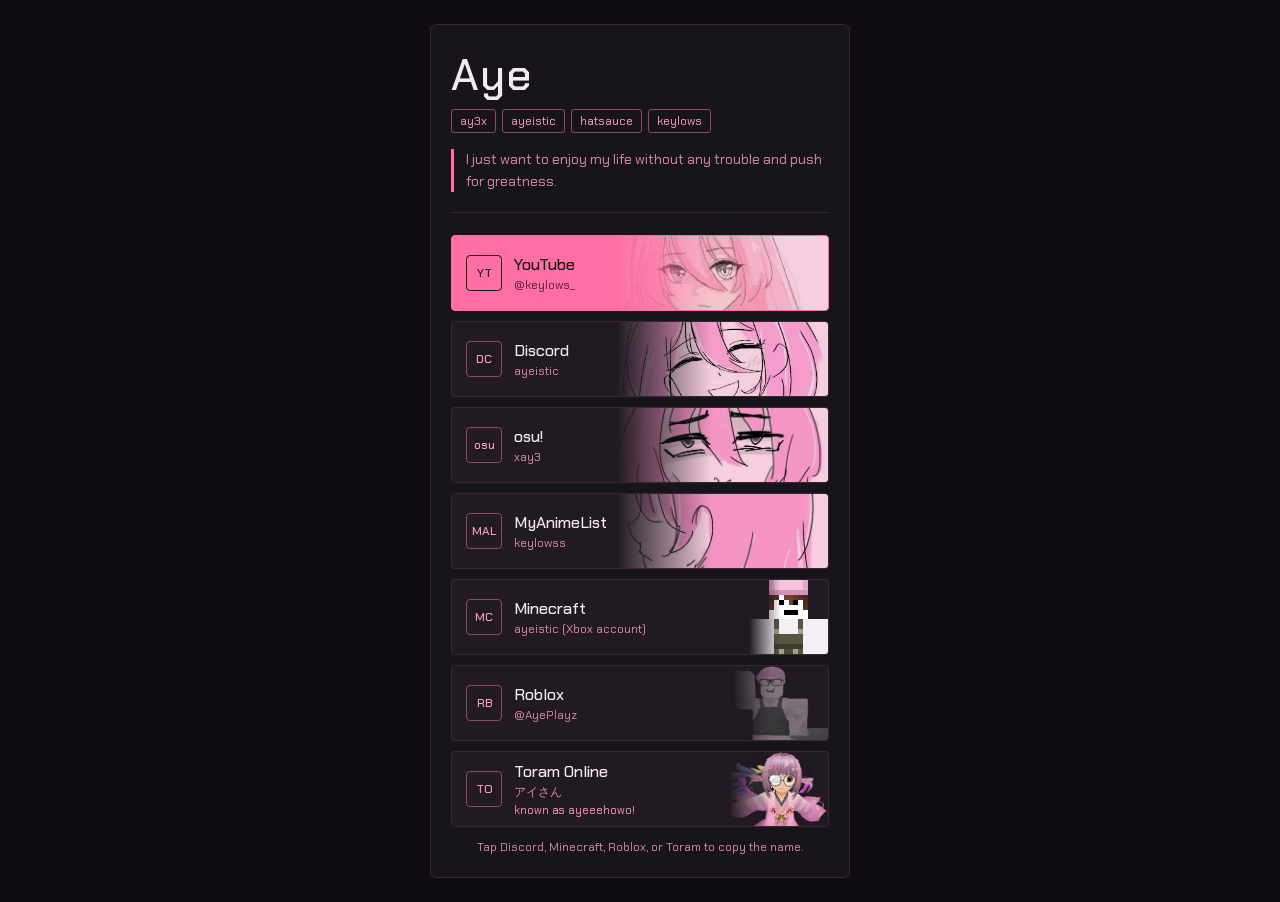
==== index.html @ 30c343f3 "Rename Aye - this is me card.html to index.html" ====
<!DOCTYPE html>
<html lang="en"><head><meta charset="utf-8">
<meta name="viewport" content="width=device-width, initial-scale=1, viewport-fit=cover">
<title>Aye - this is me</title>
<link rel="stylesheet" href="https://fonts.googleapis.com/css2?family=Chakra+Petch:wght@400;500&display=swap">
<style>
:root{color-scheme:dark;--bg:#0f0d12;--card:#17141b;--panel:#211a22;--line:#3a2733;--pink:#ff6fa5;--soft:#ff9cc0;--dusty:#d98aa8;--ink:#f3e9ee;--dash:#8a4a68}
*{box-sizing:border-box}
html,body{margin:0;background:var(--bg);color:var(--ink);font-family:"Chakra Petch","Noto Sans JP","Hiragino Sans","Yu Gothic",system-ui,sans-serif}
body{min-height:100vh;display:flex;justify-content:center;padding:24px 16px;padding-top:calc(24px + env(safe-area-inset-top,0px));padding-bottom:calc(24px + env(safe-area-inset-bottom,0px))}
.card{width:100%;max-width:420px;background:var(--card);border:1px solid var(--line);border-radius:6px;padding:28px 20px 22px}
.top{margin-bottom:22px;padding-bottom:20px;border-bottom:1px solid var(--line)}
h1{margin:0;font-size:44px;line-height:1;font-weight:500;letter-spacing:1px;color:var(--ink)}
.aka{display:flex;flex-wrap:wrap;gap:6px;margin:12px 0 16px;padding:0}
.aka span{font-size:12px;color:var(--soft);border:1px solid var(--dash);border-radius:3px;padding:3px 8px}
.bio{margin:0;font-size:14px;line-height:1.55;color:var(--dusty);border-left:3px solid var(--pink);padding-left:12px}
.list{display:flex;flex-direction:column;gap:10px}
.bar{position:relative;display:flex;align-items:center;gap:12px;height:76px;padding:0 14px;background:var(--panel);border:1px solid var(--line);border-radius:4px;color:var(--ink);text-decoration:none;overflow:hidden}
.bar:hover{border-color:var(--pink)}
.bar:focus-visible{outline:2px solid var(--soft);outline-offset:2px}
.mono{flex:none;width:36px;height:36px;border:1px solid var(--dash);border-radius:4px;display:flex;align-items:center;justify-content:center;font-size:12px;font-weight:500;color:var(--soft);z-index:2}
.txt{display:flex;flex-direction:column;gap:2px;z-index:2;min-width:0}
.txt b{font-size:16px;font-weight:500}
.txt i{font-style:normal;font-size:12px;color:var(--dusty)}
.art{position:absolute;right:0;bottom:0;height:100%;width:auto;max-width:58%;object-fit:cover;object-position:right bottom;-webkit-mask-image:linear-gradient(to right,transparent,#000 40%);mask-image:linear-gradient(to right,transparent,#000 40%)}
.art.px{image-rendering:pixelated}
.artw{position:absolute;right:0;top:0;bottom:0;width:56%;background:#f6cfe0;-webkit-mask-image:linear-gradient(to right,transparent,#000 45%);mask-image:linear-gradient(to right,transparent,#000 45%)}
.artw img{width:100%;height:100%;object-fit:cover;mix-blend-mode:multiply;display:block}
.txt i.note{font-size:11px;color:var(--soft)}
.hint{margin:12px 0 0;font-size:12px;color:var(--dusty);text-align:center}
.toast{position:fixed;left:50%;bottom:calc(24px + env(safe-area-inset-bottom,0px));transform:translate(-50%,20px);opacity:0;pointer-events:none;background:var(--pink);color:var(--card);font-size:14px;font-weight:500;padding:10px 16px;border-radius:4px;transition:opacity .2s,transform .2s;max-width:90vw}
.toast.on{opacity:1;transform:translate(-50%,0)}
@media(prefers-reduced-motion:reduce){.toast{transition:none}}
.bar.main{background:var(--pink);border-color:var(--pink);color:var(--card)}
.bar.main .mono{border-color:var(--card);color:var(--card)}
.bar.main .txt i{color:#5a2037}
</style></head><body>
<main class="card">
<header class="top"><h1>Aye</h1>
<p class="aka"><span>ay3x</span><span>ayeistic</span><span>hatsauce</span><span>keylows</span></p>
<p class="bio">I just want to enjoy my life without any trouble and push for greatness.</p></header>
<nav class="list" aria-label="Links"><a class="bar main" href="https://www.youtube.com/@keylows_" target="_blank" rel="noopener noreferrer"><span class="mono">YT</span><span class="txt"><b>YouTube</b><i>@keylows_</i></span><span class="artw"><img alt="" src="[data-uri]"></span></a><a class="bar" href="#" data-copy="ayeistic" title="Tap to copy"><span class="mono">DC</span><span class="txt"><b>Discord</b><i>ayeistic</i></span><span class="artw"><img alt="" src="[data-uri]"></span></a><a class="bar" href="https://osu.ppy.sh/users/16844767" target="_blank" rel="noopener noreferrer"><span class="mono">osu</span><span class="txt"><b>osu!</b><i>xay3</i></span><span class="artw"><img alt="" src="[data-uri]"></span></a><a class="bar" href="https://myanimelist.net/profile/keylowss" target="_blank" rel="noopener noreferrer"><span class="mono">MAL</span><span class="txt"><b>MyAnimeList</b><i>keylowss</i></span><span class="artw"><img alt="" src="[data-uri]"></span></a><a class="bar" href="#" data-copy="ayeistic" title="Tap to copy"><span class="mono">MC</span><span class="txt"><b>Minecraft</b><i>ayeistic (Xbox account)</i></span><img class="art px" alt="" src="[data-uri]"></a><a class="bar" href="#" data-copy="AyePlayz" title="Tap to copy"><span class="mono">RB</span><span class="txt"><b>Roblox</b><i>@AyePlayz</i></span><img class="art" alt="" src="[data-uri]"></a><a class="bar" href="#" data-copy="アイさん" title="Tap to copy"><span class="mono">TO</span><span class="txt"><b>Toram Online</b><i>アイさん</i><i class="note">known as ayeeehowo!</i></span><img class="art" alt="" src="[data-uri]"></a></nav><p class="hint">Tap Discord, Minecraft, Roblox, or Toram to copy the name.</p>
</main><div class="toast" id="toast" role="status" aria-live="polite"></div>
<script>
(function(){var t=document.getElementById("toast"),tm;
function show(m){t.textContent=m;t.classList.add("on");clearTimeout(tm);tm=setTimeout(function(){t.classList.remove("on")},1800)}
function fallback(v){var a=document.createElement("textarea");a.value=v;a.style.position="absolute";a.style.opacity="0";document.body.appendChild(a);a.select();var ok=false;try{ok=document.execCommand("copy")}catch(e){}document.body.removeChild(a);return ok}
document.querySelectorAll("[data-copy]").forEach(function(el){el.addEventListener("click",function(e){e.preventDefault();var v=el.getAttribute("data-copy");
var done=function(){show("Copied "+v)},fail=function(){show(fallback(v)?"Copied "+v:"Couldn\u2019t copy. Name: "+v)};
if(navigator.clipboard&&navigator.clipboard.writeText){navigator.clipboard.writeText(v).then(done,function(){fallback(v)?done():fail()})}else{fallback(v)?done():fail()}})})})();
</script></body></html>
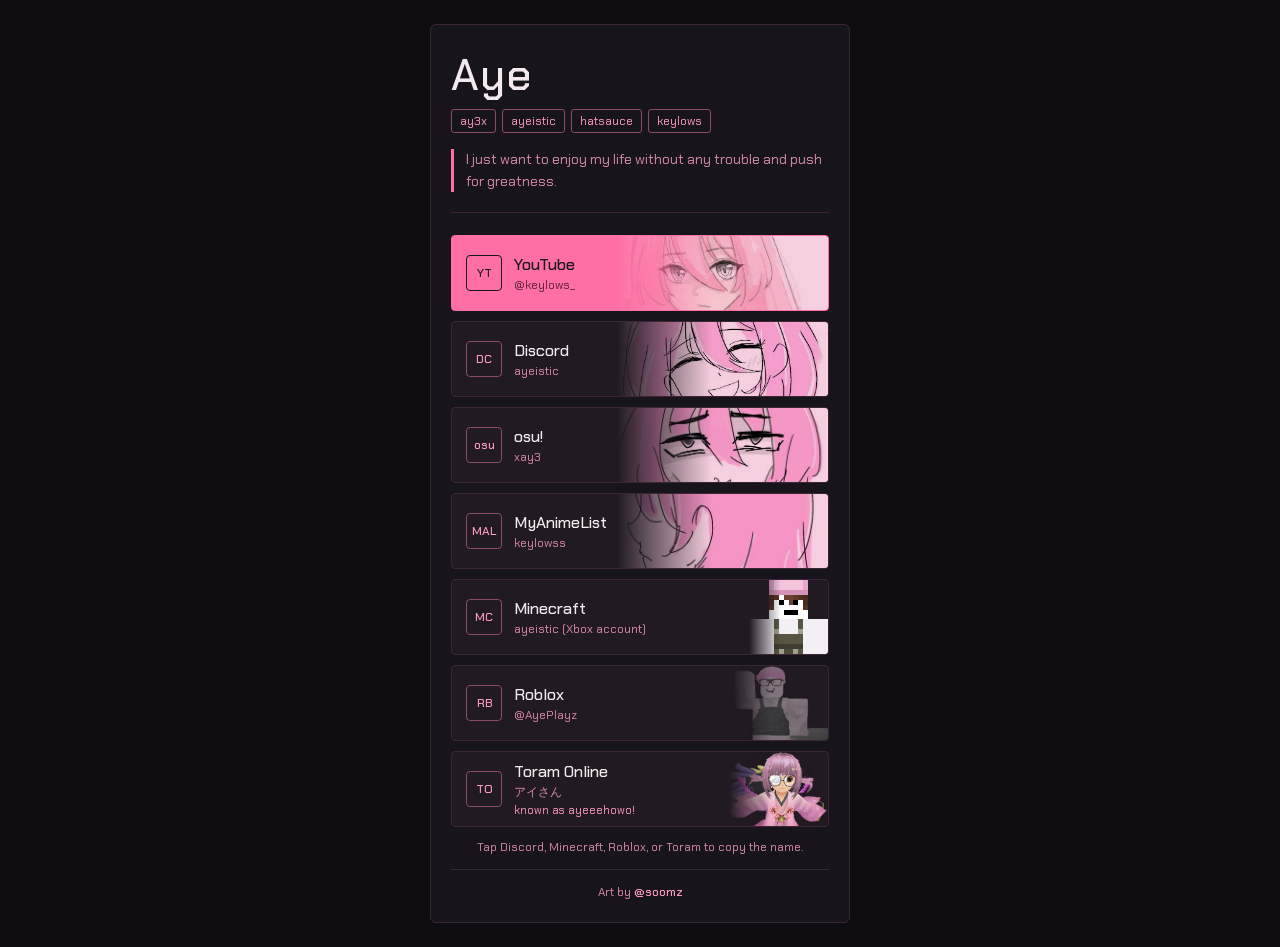
==== commit d8eff4f0: "text updates" ====
--- a/index.html
+++ b/index.html
@@ -28,6 +28,8 @@
 .artw img{width:100%;height:100%;object-fit:cover;mix-blend-mode:multiply;display:block}
 .txt i.note{font-size:11px;color:var(--soft)}
 .hint{margin:12px 0 0;font-size:12px;color:var(--dusty);text-align:center}
+.credit{margin:14px 0 0;padding-top:14px;border-top:1px solid var(--line);font-size:12px;color:var(--dusty);text-align:center}
+.credit b{font-weight:500;color:var(--soft)}
 .toast{position:fixed;left:50%;bottom:calc(24px + env(safe-area-inset-bottom,0px));transform:translate(-50%,20px);opacity:0;pointer-events:none;background:var(--pink);color:var(--card);font-size:14px;font-weight:500;padding:10px 16px;border-radius:4px;transition:opacity .2s,transform .2s;max-width:90vw}
 .toast.on{opacity:1;transform:translate(-50%,0)}
 @media(prefers-reduced-motion:reduce){.toast{transition:none}}
@@ -39,7 +41,7 @@
 <header class="top"><h1>Aye</h1>
 <p class="aka"><span>ay3x</span><span>ayeistic</span><span>hatsauce</span><span>keylows</span></p>
 <p class="bio">I just want to enjoy my life without any trouble and push for greatness.</p></header>
-<nav class="list" aria-label="Links"><a class="bar main" href="https://www.youtube.com/@keylows_" target="_blank" rel="noopener noreferrer"><span class="mono">YT</span><span class="txt"><b>YouTube</b><i>@keylows_</i></span><span class="artw"><img alt="" src="[data-uri]"></span></a><a class="bar" href="#" data-copy="ayeistic" title="Tap to copy"><span class="mono">DC</span><span class="txt"><b>Discord</b><i>ayeistic</i></span><span class="artw"><img alt="" src="[data-uri]"></span></a><a class="bar" href="https://osu.ppy.sh/users/16844767" target="_blank" rel="noopener noreferrer"><span class="mono">osu</span><span class="txt"><b>osu!</b><i>xay3</i></span><span class="artw"><img alt="" src="[data-uri]"></span></a><a class="bar" href="https://myanimelist.net/profile/keylowss" target="_blank" rel="noopener noreferrer"><span class="mono">MAL</span><span class="txt"><b>MyAnimeList</b><i>keylowss</i></span><span class="artw"><img alt="" src="[data-uri]"></span></a><a class="bar" href="#" data-copy="ayeistic" title="Tap to copy"><span class="mono">MC</span><span class="txt"><b>Minecraft</b><i>ayeistic (Xbox account)</i></span><img class="art px" alt="" src="[data-uri]"></a><a class="bar" href="#" data-copy="AyePlayz" title="Tap to copy"><span class="mono">RB</span><span class="txt"><b>Roblox</b><i>@AyePlayz</i></span><img class="art" alt="" src="[data-uri]"></a><a class="bar" href="#" data-copy="アイさん" title="Tap to copy"><span class="mono">TO</span><span class="txt"><b>Toram Online</b><i>アイさん</i><i class="note">known as ayeeehowo!</i></span><img class="art" alt="" src="[data-uri]"></a></nav><p class="hint">Tap Discord, Minecraft, Roblox, or Toram to copy the name.</p>
+<nav class="list" aria-label="Links"><a class="bar main" href="https://www.youtube.com/@keylows_" target="_blank" rel="noopener noreferrer"><span class="mono">YT</span><span class="txt"><b>YouTube</b><i>@keylows_</i></span><span class="artw"><img alt="" src="[data-uri]"></span></a><a class="bar" href="#" data-copy="ayeistic" title="Tap to copy"><span class="mono">DC</span><span class="txt"><b>Discord</b><i>ayeistic</i></span><span class="artw"><img alt="" src="[data-uri]"></span></a><a class="bar" href="https://osu.ppy.sh/users/16844767" target="_blank" rel="noopener noreferrer"><span class="mono">osu</span><span class="txt"><b>osu!</b><i>xay3</i></span><span class="artw"><img alt="" src="[data-uri]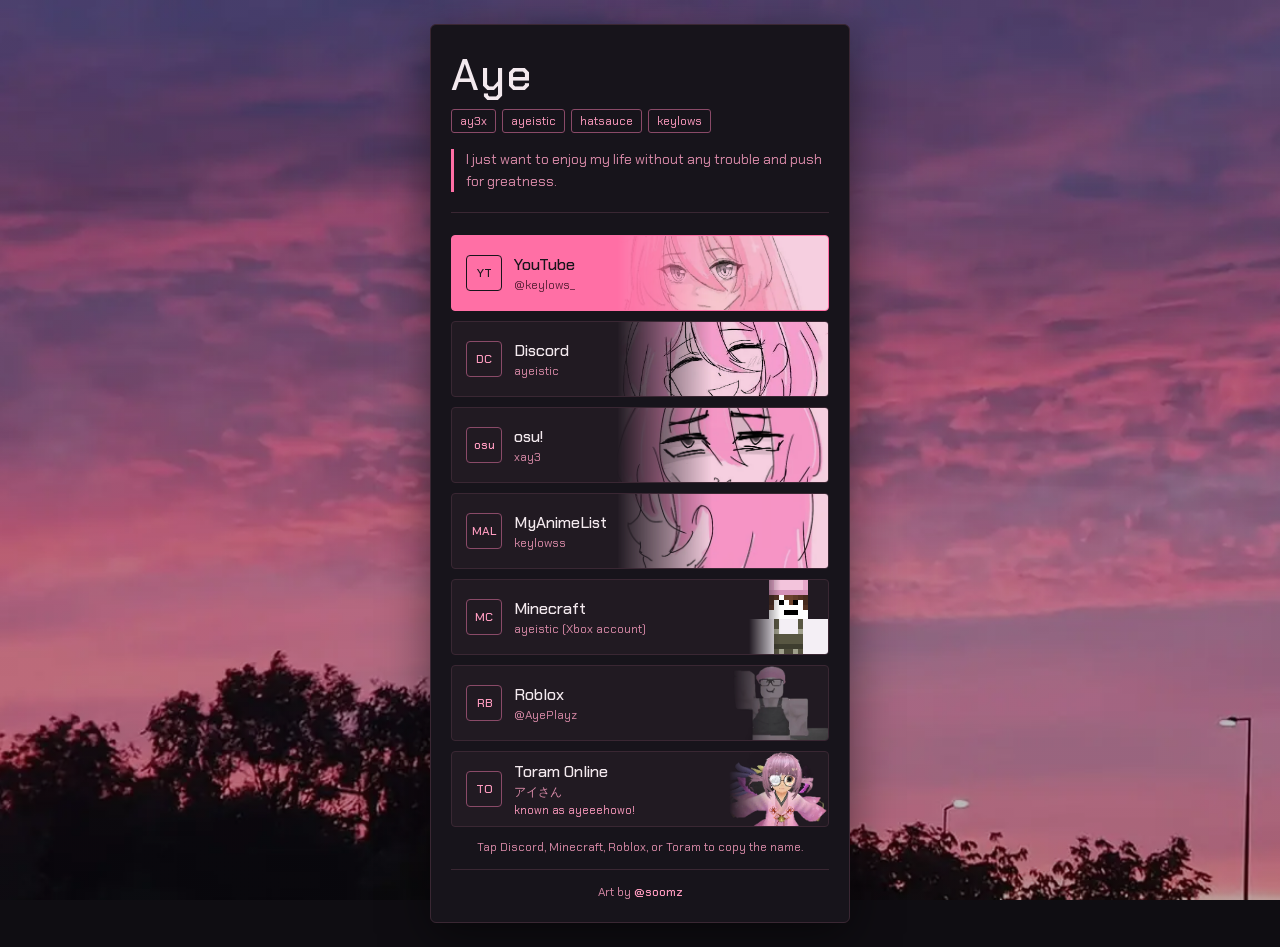
==== commit 5102d699: "adding some background and phone responsiveness" ====
--- a/index.html
+++ b/index.html
@@ -2,52 +2,78 @@
 <html lang="en"><head><meta charset="utf-8">
 <meta name="viewport" content="width=device-width, initial-scale=1, viewport-fit=cover">
 <title>Aye - this is me</title>
+<meta name="description" content="Aye (ay3x, ayeistic, hatsauce, keylows). Links to YouTube, Discord, osu!, MyAnimeList, Minecraft, Roblox, and Toram Online.">
+<meta name="theme-color" content="#17141b">
+<meta property="og:type" content="website">
+<meta property="og:title" content="Aye - this is me">
+<meta property="og:description" content="I just want to enjoy my life without any trouble and push for greatness.">
+<link rel="icon" href="data:image/svg+xml,%3Csvg xmlns='http://www.w3.org/2000/svg' viewBox='0 0 100 100'%3E%3Ctext y='.9em' font-size='90'%3E%F0%9F%8C%B8%3C/text%3E%3C/svg%3E">
+<link rel="preconnect" href="https://fonts.googleapis.com">
+<link rel="preconnect" href="https://fonts.gstatic.com" crossorigin>
 <link rel="stylesheet" href="https://fonts.googleapis.com/css2?family=Chakra+Petch:wght@400;500&display=swap">
 <style>
-:root{color-scheme:dark;--bg:#0f0d12;--card:#17141b;--panel:#211a22;--line:#3a2733;--pink:#ff6fa5;--soft:#ff9cc0;--dusty:#d98aa8;--ink:#f3e9ee;--dash:#8a4a68}
+:root{color-scheme:dark;--bg:#0f0d12;--card:#17141b;--panel:#211a22;--line:#3a2733;--pink:#ff6fa5;--soft:#ff9cc0;--dusty:#d98aa8;--ink:#f3e9ee;--dash:#8a4a68;--pad:24px}
 *{box-sizing:border-box}
-html,body{margin:0;background:var(--bg);color:var(--ink);font-family:"Chakra Petch","Noto Sans JP","Hiragino Sans","Yu Gothic",system-ui,sans-serif}
-body{min-height:100vh;display:flex;justify-content:center;padding:24px 16px;padding-top:calc(24px + env(safe-area-inset-top,0px));padding-bottom:calc(24px + env(safe-area-inset-bottom,0px))}
-.card{width:100%;max-width:420px;background:var(--card);border:1px solid var(--line);border-radius:6px;padding:28px 20px 22px}
+html{background:var(--bg);-webkit-text-size-adjust:100%;text-size-adjust:100%}
+html,body{margin:0;color:var(--ink);font-family:"Chakra Petch","Noto Sans JP","Hiragino Sans","Yu Gothic",system-ui,sans-serif}
+body{min-height:100vh;min-height:100dvh;display:flex;justify-content:center;align-items:center;padding:calc(var(--pad) + env(safe-area-inset-top,0px)) max(var(--pad),env(safe-area-inset-right,0px)) calc(var(--pad) + env(safe-area-inset-bottom,0px)) max(var(--pad),env(safe-area-inset-left,0px))}
+.card{width:100%;max-width:420px;background:var(--card);border:1px solid var(--line);border-radius:6px;padding:28px 20px 22px;box-shadow:0 12px 48px rgba(0,0,0,.5)}
 .top{margin-bottom:22px;padding-bottom:20px;border-bottom:1px solid var(--line)}
-h1{margin:0;font-size:44px;line-height:1;font-weight:500;letter-spacing:1px;color:var(--ink)}
+h1{margin:0;font-size:clamp(34px,11vw,44px);line-height:1;font-weight:500;letter-spacing:1px}
+.views{display:flex;align-items:center;gap:6px;margin:0 0 10px;font-size:12px;color:var(--dusty)}
+.views[hidden]{display:none}
+.sr{position:absolute;width:1px;height:1px;overflow:hidden;clip:rect(0 0 0 0);white-space:nowrap}
 .aka{display:flex;flex-wrap:wrap;gap:6px;margin:12px 0 16px;padding:0}
 .aka span{font-size:12px;color:var(--soft);border:1px solid var(--dash);border-radius:3px;padding:3px 8px}
 .bio{margin:0;font-size:14px;line-height:1.55;color:var(--dusty);border-left:3px solid var(--pink);padding-left:12px}
 .list{display:flex;flex-direction:column;gap:10px}
-.bar{position:relative;display:flex;align-items:center;gap:12px;height:76px;padding:0 14px;background:var(--panel);border:1px solid var(--line);border-radius:4px;color:var(--ink);text-decoration:none;overflow:hidden}
-.bar:hover{border-color:var(--pink)}
+.bar{position:relative;display:flex;align-items:center;gap:12px;height:76px;padding:0 14px;background:var(--panel);border:1px solid var(--line);border-radius:4px;color:var(--ink);text-decoration:none;overflow:hidden;-webkit-tap-highlight-color:transparent;touch-action:manipulation;transition:transform .3s cubic-bezier(.2,.8,.2,1),box-shadow .3s ease,border-color .25s ease}
+.bar:active{transform:scale(.98)}
 .bar:focus-visible{outline:2px solid var(--soft);outline-offset:2px}
+.bar.main{background:var(--pink);border-color:var(--pink);color:var(--card)}
+.bar.main .mono{border-color:var(--card);color:var(--card)}
+.bar.main .txt i{color:#5a2037}
 .mono{flex:none;width:36px;height:36px;border:1px solid var(--dash);border-radius:4px;display:flex;align-items:center;justify-content:center;font-size:12px;font-weight:500;color:var(--soft);z-index:2}
-.txt{display:flex;flex-direction:column;gap:2px;z-index:2;min-width:0}
+.txt{display:flex;flex-direction:column;gap:2px;min-width:0;z-index:2}
 .txt b{font-size:16px;font-weight:500}
 .txt i{font-style:normal;font-size:12px;color:var(--dusty)}
-.art{position:absolute;right:0;bottom:0;height:100%;width:auto;max-width:58%;object-fit:cover;object-position:right bottom;-webkit-mask-image:linear-gradient(to right,transparent,#000 40%);mask-image:linear-gradient(to right,transparent,#000 40%)}
+.txt i.note{font-size:11px;color:var(--soft)}
+.txt b,.txt i{white-space:nowrap;overflow:hidden;text-overflow:ellipsis}
+.art,.artw img{transition:transform .45s ease}
+.art{position:absolute;right:0;bottom:0;height:100%;width:auto;max-width:58%;object-fit:cover;object-position:right bottom;transform-origin:right bottom;-webkit-mask-image:linear-gradient(to right,transparent,#000 40%);mask-image:linear-gradient(to right,transparent,#000 40%)}
 .art.px{image-rendering:pixelated}
-.artw{position:absolute;right:0;top:0;bottom:0;width:56%;background:#f6cfe0;-webkit-mask-image:linear-gradient(to right,transparent,#000 45%);mask-image:linear-gradient(to right,transparent,#000 45%)}
-.artw img{width:100%;height:100%;object-fit:cover;mix-blend-mode:multiply;display:block}
-.txt i.note{font-size:11px;color:var(--soft)}
+.artw{position:absolute;right:0;top:0;bottom:0;width:56%;overflow:hidden;background:#f6cfe0;-webkit-mask-image:linear-gradient(to right,transparent,#000 45%);mask-image:linear-gradient(to right,transparent,#000 45%)}
+.artw img{display:block;width:100%;height:100%;object-fit:cover;mix-blend-mode:multiply}
+@media (hover:hover){.bar:hover{border-color:var(--pink);transform:scale(1.06);box-shadow:0 12px 32px rgba(255,111,165,.35);z-index:1}.bar:hover .art,.bar:hover .artw img{transform:scale(1.25)}}
 .hint{margin:12px 0 0;font-size:12px;color:var(--dusty);text-align:center}
 .credit{margin:14px 0 0;padding-top:14px;border-top:1px solid var(--line);font-size:12px;color:var(--dusty);text-align:center}
 .credit b{font-weight:500;color:var(--soft)}
-.toast{position:fixed;left:50%;bottom:calc(24px + env(safe-area-inset-bottom,0px));transform:translate(-50%,20px);opacity:0;pointer-events:none;background:var(--pink);color:var(--card);font-size:14px;font-weight:500;padding:10px 16px;border-radius:4px;transition:opacity .2s,transform .2s;max-width:90vw}
+.toast{position:fixed;left:50%;bottom:calc(24px + env(safe-area-inset-bottom,0px));transform:translate(-50%,20px);opacity:0;pointer-events:none;max-width:90vw;background:var(--pink);color:var(--card);font-size:14px;font-weight:500;padding:10px 16px;border-radius:4px;transition:opacity .2s,transform .2s}
 .toast.on{opacity:1;transform:translate(-50%,0)}
-@media(prefers-reduced-motion:reduce){.toast{transition:none}}
-.bar.main{background:var(--pink);border-color:var(--pink);color:var(--card)}
-.bar.main .mono{border-color:var(--card);color:var(--card)}
-.bar.main .txt i{color:#5a2037}
+@media (max-width:480px){:root{--pad:10px}.card{padding:22px 14px 18px}.list{gap:9px}.hint{font-size:11px}}
+@media (max-width:380px){.bar{gap:10px;padding:0 10px;height:72px}.mono{width:32px;height:32px;font-size:11px}.txt b{font-size:15px}.txt i{font-size:11px}.txt i.note{font-size:10px}.artw{width:46%}.art{max-width:46%}}
+@media (prefers-reduced-motion:reduce){.bar,.art,.artw img,.toast{transition:none}.bar:hover,.bar:active,.bar:hover .art,.bar:hover .artw img{transform:none}}
 </style></head><body>
 <main class="card">
-<header class="top"><h1>Aye</h1>
+<header class="top"><p class="views" id="views" title="Views" hidden><svg width="16" height="16" viewBox="0 0 24 24" fill="none" stroke="currentColor" stroke-width="2" stroke-linecap="round" stroke-linejoin="round" aria-hidden="true"><path d="M2 12s3.5-7 10-7 10 7 10 7-3.5 7-10 7S2 12 2 12z"/><circle cx="12" cy="12" r="3"/></svg><span id="vcount">0</span><span class="sr">views</span></p><h1>Aye</h1>
 <p class="aka"><span>ay3x</span><span>ayeistic</span><span>hatsauce</span><span>keylows</span></p>
 <p class="bio">I just want to enjoy my life without any trouble and push for greatness.</p></header>
-<nav class="list" aria-label="Links"><a class="bar main" href="https://www.youtube.com/@keylows_" target="_blank" rel="noopener noreferrer"><span class="mono">YT</span><span class="txt"><b>YouTube</b><i>@keylows_</i></span><span class="artw"><img alt="" src="[data-uri]"></span></a><a class="bar" href="#" data-copy="ayeistic" title="Tap to copy"><span class="mono">DC</span><span class="txt"><b>Discord</b><i>ayeistic</i></span><span class="artw"><img alt="" src="[data-uri]"></span></a><a class="bar" href="https://osu.ppy.sh/users/16844767" target="_blank" rel="noopener noreferrer"><span class="mono">osu</span><span class="txt"><b>osu!</b><i>xay3</i></span><span class="artw"><img alt="" src="[data-uri]"></span></a><a class="bar" href="https://myanimelist.net/profile/keylowss" target="_blank" rel="noopener noreferrer"><span class="mono">MAL</span><span class="txt"><b>MyAnimeList</b><i>keylowss</i></span><span class="artw"><img alt="" src="[data-uri]"></span></a><a class="bar" href="#" data-copy="ayeistic" title="Tap to copy"><span class="mono">MC</span><span class="txt"><b>Minecraft</b><i>ayeistic (Xbox account)</i></span><img class="art px" alt="" src="[data-uri]"></a><a class="bar" href="#" data-copy="AyePlayz" title="Tap to copy"><span class="mono">RB</span><span class="txt"><b>Roblox</b><i>@AyePlayz</i></span><img class="art" alt="" src="[data-uri]"></a><a class="bar" href="#" data-copy="アイさん" title="Tap to copy"><span class="mono">TO</span><span class="txt"><b>Toram Online</b><i>アイさん</i><i class="note">known as ayeeehowo!</i></span><img class="art" alt="" src="[data-uri]"></a></nav><p class="hint">Tap Discord, Minecraft, Roblox, or Toram to copy the name.</p><p class="credit">Art by <b>@soomz</b></p>
-</main><div class="toast" id="toast" role="status" aria-live="polite"></div>
+<nav class="list" aria-label="Links"><a class="bar main" href="https://www.youtube.com/@keylows_" target="_blank" rel="noopener noreferrer"><span class="mono">YT</span><span class="txt"><b>YouTube</b><i>@keylows_</i></span><span class="artw"><img alt="" decoding="async" src="[data-uri]"></span></a><a class="bar" href="#" role="button" data-copy="ayeistic"><span class="mono">DC</span><span class="txt"><b>Discord</b><i>ayeistic</i></span><span class="artw"><img alt="" decoding="async" src="[data-uri]"></span></a><a class="bar" href="https://osu.ppy.sh/users/16844767" target="_blank" rel="noopener noreferrer"><span class="mono">osu</span><span class="txt"><b>osu!</b><i>xay3</i></span><span class="artw"><img alt="" decoding="async" src="[data-uri]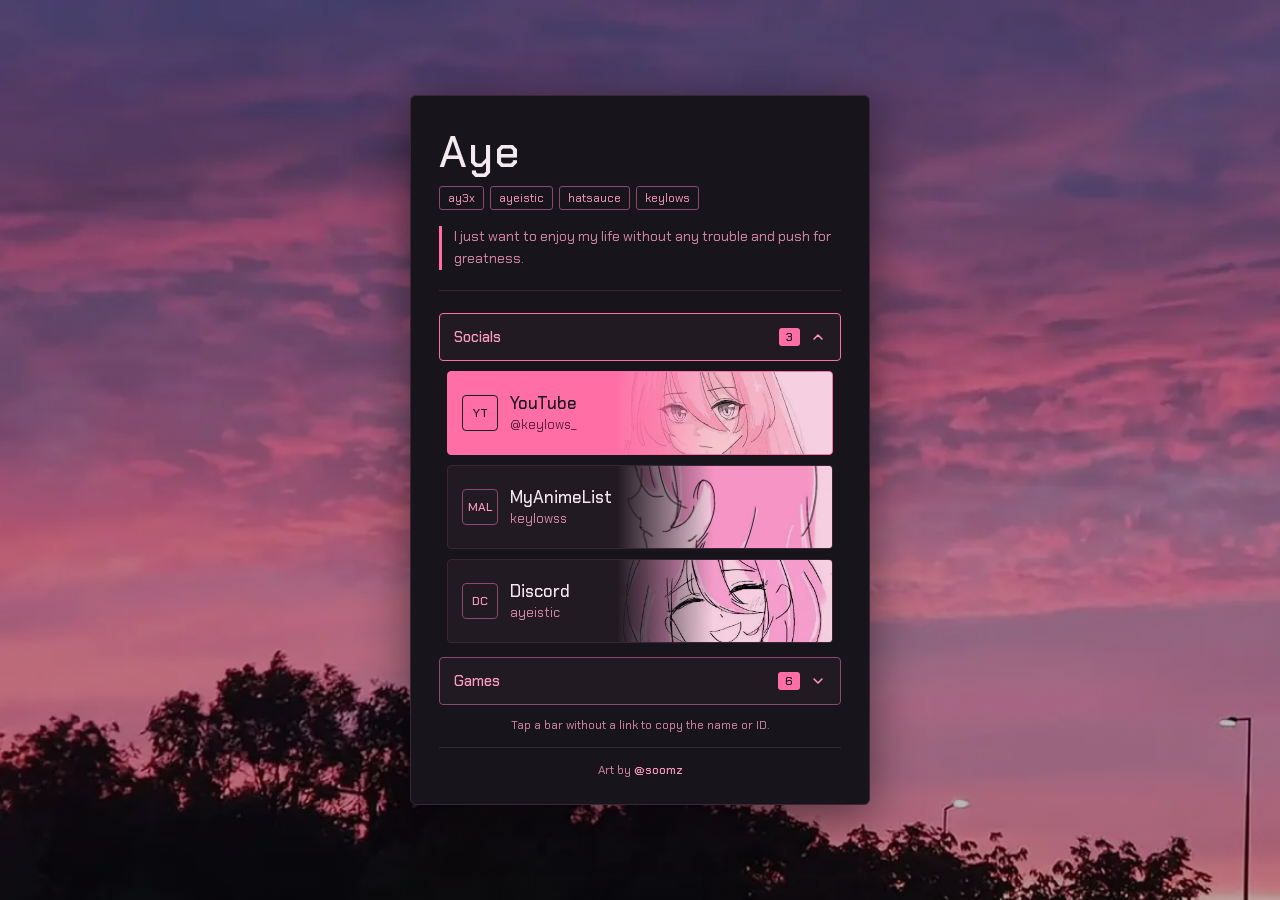
==== commit cb515f87: "making it more organized" ====
--- a/index.html
+++ b/index.html
@@ -1,79 +1,116 @@
 <!DOCTYPE html>
-<html lang="en"><head><meta charset="utf-8">
-<meta name="viewport" content="width=device-width, initial-scale=1, viewport-fit=cover">
-<title>Aye - this is me</title>
-<meta name="description" content="Aye (ay3x, ayeistic, hatsauce, keylows). Links to YouTube, Discord, osu!, MyAnimeList, Minecraft, Roblox, and Toram Online.">
-<meta name="theme-color" content="#17141b">
-<meta property="og:type" content="website">
-<meta property="og:title" content="Aye - this is me">
-<meta property="og:description" content="I just want to enjoy my life without any trouble and push for greatness.">
-<link rel="icon" href="data:image/svg+xml,%3Csvg xmlns='http://www.w3.org/2000/svg' viewBox='0 0 100 100'%3E%3Ctext y='.9em' font-size='90'%3E%F0%9F%8C%B8%3C/text%3E%3C/svg%3E">
-<link rel="preconnect" href="https://fonts.googleapis.com">
-<link rel="preconnect" href="https://fonts.gstatic.com" crossorigin>
-<link rel="stylesheet" href="https://fonts.googleapis.com/css2?family=Chakra+Petch:wght@400;500&display=swap">
-<style>
-:root{color-scheme:dark;--bg:#0f0d12;--card:#17141b;--panel:#211a22;--line:#3a2733;--pink:#ff6fa5;--soft:#ff9cc0;--dusty:#d98aa8;--ink:#f3e9ee;--dash:#8a4a68;--pad:24px}
-*{box-sizing:border-box}
-html{background:var(--bg);-webkit-text-size-adjust:100%;text-size-adjust:100%}
-html,body{margin:0;color:var(--ink);font-family:"Chakra Petch","Noto Sans JP","Hiragino Sans","Yu Gothic",system-ui,sans-serif}
-body{min-height:100vh;min-height:100dvh;display:flex;justify-content:center;align-items:center;padding:calc(var(--pad) + env(safe-area-inset-top,0px)) max(var(--pad),env(safe-area-inset-right,0px)) calc(var(--pad) + env(safe-area-inset-bottom,0px)) max(var(--pad),env(safe-area-inset-left,0px))}
-.card{width:100%;max-width:420px;background:var(--card);border:1px solid var(--line);border-radius:6px;padding:28px 20px 22px;box-shadow:0 12px 48px rgba(0,0,0,.5)}
-.top{margin-bottom:22px;padding-bottom:20px;border-bottom:1px solid var(--line)}
-h1{margin:0;font-size:clamp(34px,11vw,44px);line-height:1;font-weight:500;letter-spacing:1px}
-.views{display:flex;align-items:center;gap:6px;margin:0 0 10px;font-size:12px;color:var(--dusty)}
-.views[hidden]{display:none}
-.sr{position:absolute;width:1px;height:1px;overflow:hidden;clip:rect(0 0 0 0);white-space:nowrap}
-.aka{display:flex;flex-wrap:wrap;gap:6px;margin:12px 0 16px;padding:0}
-.aka span{font-size:12px;color:var(--soft);border:1px solid var(--dash);border-radius:3px;padding:3px 8px}
-.bio{margin:0;font-size:14px;line-height:1.55;color:var(--dusty);border-left:3px solid var(--pink);padding-left:12px}
-.list{display:flex;flex-direction:column;gap:10px}
-.bar{position:relative;display:flex;align-items:center;gap:12px;height:76px;padding:0 14px;background:var(--panel);border:1px solid var(--line);border-radius:4px;color:var(--ink);text-decoration:none;overflow:hidden;-webkit-tap-highlight-color:transparent;touch-action:manipulation;transition:transform .3s cubic-bezier(.2,.8,.2,1),box-shadow .3s ease,border-color .25s ease}
-.bar:active{transform:scale(.98)}
-.bar:focus-visible{outline:2px solid var(--soft);outline-offset:2px}
-.bar.main{background:var(--pink);border-color:var(--pink);color:var(--card)}
-.bar.main .mono{border-color:var(--card);color:var(--card)}
-.bar.main .txt i{color:#5a2037}
-.mono{flex:none;width:36px;height:36px;border:1px solid var(--dash);border-radius:4px;display:flex;align-items:center;justify-content:center;font-size:12px;font-weight:500;color:var(--soft);z-index:2}
-.txt{display:flex;flex-direction:column;gap:2px;min-width:0;z-index:2}
-.txt b{font-size:16px;font-weight:500}
-.txt i{font-style:normal;font-size:12px;color:var(--dusty)}
-.txt i.note{font-size:11px;color:var(--soft)}
-.txt b,.txt i{white-space:nowrap;overflow:hidden;text-overflow:ellipsis}
-.art,.artw img{transition:transform .45s ease}
-.art{position:absolute;right:0;bottom:0;height:100%;width:auto;max-width:58%;object-fit:cover;object-position:right bottom;transform-origin:right bottom;-webkit-mask-image:linear-gradient(to right,transparent,#000 40%);mask-image:linear-gradient(to right,transparent,#000 40%)}
-.art.px{image-rendering:pixelated}
-.artw{position:absolute;right:0;top:0;bottom:0;width:56%;overflow:hidden;background:#f6cfe0;-webkit-mask-image:linear-gradient(to right,transparent,#000 45%);mask-image:linear-gradient(to right,transparent,#000 45%)}
-.artw img{display:block;width:100%;height:100%;object-fit:cover;mix-blend-mode:multiply}
-@media (hover:hover){.bar:hover{border-color:var(--pink);transform:scale(1.06);box-shadow:0 12px 32px rgba(255,111,165,.35);z-index:1}.bar:hover .art,.bar:hover .artw img{transform:scale(1.25)}}
-.hint{margin:12px 0 0;font-size:12px;color:var(--dusty);text-align:center}
-.credit{margin:14px 0 0;padding-top:14px;border-top:1px solid var(--line);font-size:12px;color:var(--dusty);text-align:center}
-.credit b{font-weight:500;color:var(--soft)}
-.toast{position:fixed;left:50%;bottom:calc(24px + env(safe-area-inset-bottom,0px));transform:translate(-50%,20px);opacity:0;pointer-events:none;max-width:90vw;background:var(--pink);color:var(--card);font-size:14px;font-weight:500;padding:10px 16px;border-radius:4px;transition:opacity .2s,transform .2s}
-.toast.on{opacity:1;transform:translate(-50%,0)}
-@media (max-width:480px){:root{--pad:10px}.card{padding:22px 14px 18px}.list{gap:9px}.hint{font-size:11px}}
-@media (max-width:380px){.bar{gap:10px;padding:0 10px;height:72px}.mono{width:32px;height:32px;font-size:11px}.txt b{font-size:15px}.txt i{font-size:11px}.txt i.note{font-size:10px}.artw{width:46%}.art{max-width:46%}}
-@media (prefers-reduced-motion:reduce){.bar,.art,.artw img,.toast{transition:none}.bar:hover,.bar:active,.bar:hover .art,.bar:hover .artw img{transform:none}}
-</style></head><body>
-<main class="card">
-<header class="top"><p class="views" id="views" title="Views" hidden><svg width="16" height="16" viewBox="0 0 24 24" fill="none" stroke="currentColor" stroke-width="2" stroke-linecap="round" stroke-linejoin="round" aria-hidden="true"><path d="M2 12s3.5-7 10-7 10 7 10 7-3.5 7-10 7S2 12 2 12z"/><circle cx="12" cy="12" r="3"/></svg><span id="vcount">0</span><span class="sr">views</span></p><h1>Aye</h1>
-<p class="aka"><span>ay3x</span><span>ayeistic</span><span>hatsauce</span><span>keylows</span></p>
-<p class="bio">I just want to enjoy my life without any trouble and push for greatness.</p></header>
-<nav class="list" aria-label="Links"><a class="bar main" href="https://www.youtube.com/@keylows_" target="_blank" rel="noopener noreferrer"><span class="mono">YT</span><span class="txt"><b>YouTube</b><i>@keylows_</i></span><span class="artw"><img alt="" decoding="async" src="[data-uri]"></span></a><a class="bar" href="#" role="button" data-copy="ayeistic"><span class="mono">DC</span><span class="txt"><b>Discord</b><i>ayeistic</i></span><span class="artw"><img alt="" decoding="async" src="[data-uri]"></span></a><a class="bar" href="https://osu.ppy.sh/users/16844767" target="_blank" rel="noopener noreferrer"><span class="mono">osu</span><span class="txt"><b>osu!</b><i>xay3</i></span><span class="artw"><img alt="" decoding="async" src="[data-uri]"></span></a><a class="bar" href="https://myanimelist.net/profile/keylowss" target="_blank" rel="noopener noreferrer"><span class="mono">MAL</span><span class="txt"><b>MyAnimeList</b><i>keylowss</i></span><span class="artw"><img alt="" decoding="async" src="[data-uri]"></span></a><a class="bar" href="#" role="button" data-copy="ayeistic"><span class="mono">MC</span><span class="txt"><b>Minecraft</b><i>ayeistic (Xbox account)</i></span><img class="art px" alt="" decoding="async" src="[data-uri]"></a><a class="bar" href="#" role="button" data-copy="AyePlayz"><span class="mono">RB</span><span class="txt"><b>Roblox</b><i>@AyePlayz</i></span><img class="art" alt="" decoding="async" src="[data-uri]"></a><a class="bar" href="#" role="button" data-copy="アイさん"><span class="mono">TO</span><span class="txt"><b>Toram Online</b><i>アイさん</i><i class="note">known as ayeeehowo!</i></span><img class="art" alt="" decoding="async" src="[data-uri]"></a></nav>
-<p class="hint">Tap Discord, Minecraft, Roblox, or Toram to copy the name.</p>
-<p class="credit">Art by <b>@soomz</b></p>
-</main>
-<div class="toast" id="toast" role="status" aria-live="polite"></div>
-<script>
-(function(){
-var t=document.getElementById("toast"),tm;
-function show(m){t.textContent=m;t.classList.add("on");clearTimeout(tm);tm=setTimeout(function(){t.classList.remove("on")},1800)}
-function legacy(v){var a=document.createElement("textarea"),ok=false;a.value=v;a.style.cssText="position:fixed;opacity:0";document.body.appendChild(a);a.select();try{ok=document.execCommand("copy")}catch(e){}document.body.removeChild(a);return ok}
-function copy(v){var ok=function(){show("Copied "+v)},no=function(){show(legacy(v)?"Copied "+v:"Couldn\u2019t copy. Name: "+v)};
-if(navigator.clipboard&&navigator.clipboard.writeText)navigator.clipboard.writeText(v).then(ok,no);else no()}
-document.querySelectorAll("[data-copy]").forEach(function(el){el.addEventListener("click",function(e){e.preventDefault();copy(el.dataset.copy)})});
-var box=document.getElementById("views"),n=document.getElementById("vcount");
-fetch("https://countapi.mileshilliard.com/api/v1/hit/ayegh-hatsauce-introduction-views").then(function(r){return r.json()}).then(function(d){var v=parseInt(d.value,10);if(!isNaN(v)){n.textContent=v.toLocaleString();box.hidden=false}}).catch(function(){});
-})();
-</script>
-<style>body::before{content:"";position:fixed;inset:0;z-index:-1;background:linear-gradient(rgba(15,13,18,.28),rgba(15,13,18,.28)),url([data-uri]) center/cover no-repeat}</style>
-</body></html>
+<html lang="en">
+<head>
+  <meta charset="utf-8">
+  <meta name="viewport" content="width=device-width, initial-scale=1, viewport-fit=cover">
+  <title>Aye - this is me</title>
+  <meta name="description" content="Aye (ay3x, ayeistic, hatsauce, keylows). Links to YouTube, Discord, osu!, MyAnimeList, Minecraft, Roblox, and Toram Online.">
+  <meta name="theme-color" content="#17141b">
+  <meta property="og:type" content="website">
+  <meta property="og:title" content="Aye - this is me">
+  <meta property="og:description" content="I just want to enjoy my life without any trouble and push for greatness.">
+  <link rel="icon" href="data:image/svg+xml,%3Csvg xmlns='http://www.w3.org/2000/svg' viewBox='0 0 100 100'%3E%3Ctext y='.9em' font-size='90'%3E%F0%9F%8C%B8%3C/text%3E%3C/svg%3E">
+  <link rel="preconnect" href="https://fonts.googleapis.com">
+  <link rel="preconnect" href="https://fonts.gstatic.com" crossorigin>
+  <link rel="stylesheet" href="https://fonts.googleapis.com/css2?family=Chakra+Petch:wght@400;500&display=swap">
+  <link rel="stylesheet" href="style.css">
+  <script src="script.js" defer></script>
+</head>
+<body>
+  <main class="card">
+
+    <header class="top">
+      <p class="views" id="views" title="Views" hidden>
+        <svg width="16" height="16" viewBox="0 0 24 24" fill="none" stroke="currentColor" stroke-width="2" stroke-linecap="round" stroke-linejoin="round" aria-hidden="true"><path d="M2 12s3.5-7 10-7 10 7 10 7-3.5 7-10 7S2 12 2 12z"/><circle cx="12" cy="12" r="3"/></svg>
+        <span id="view-count">0</span><span class="sr">views</span>
+      </p>
+      <h1>Aye</h1>
+      <p class="aka"><span>ay3x</span><span>ayeistic</span><span>hatsauce</span><span>keylows</span></p>
+      <p class="bio">I just want to enjoy my life without any trouble and push for greatness.</p>
+    </header>
+
+    <nav aria-label="Links">
+
+      <!-- Socials -->
+      <section class="dd open ovf">
+        <button class="dd-head" id="head-socials" aria-expanded="true" aria-controls="body-socials">
+          <span>Socials</span><em>3</em>
+          <svg width="16" height="16" viewBox="0 0 24 24" fill="none" stroke="currentColor" stroke-width="2.2" stroke-linecap="round" stroke-linejoin="round" aria-hidden="true"><path d="m6 9 6 6 6-6"/></svg>
+        </button>
+        <div class="dd-body" id="body-socials" role="region" aria-labelledby="head-socials">
+          <div class="dd-in">
+            <div class="bars">
+              <a class="bar main" href="https://www.youtube.com/@keylows_" target="_blank" rel="noopener noreferrer">
+                <span class="mono">YT</span>
+                <span class="text"><strong>YouTube</strong><span class="sub">@keylows_</span></span>
+                <span class="art-panel"><img src="assets/youtube.webp" alt="" decoding="async"></span>
+              </a>
+              <a class="bar" href="https://myanimelist.net/profile/keylowss" target="_blank" rel="noopener noreferrer">
+                <span class="mono">MAL</span>
+                <span class="text"><strong>MyAnimeList</strong><span class="sub">keylowss</span></span>
+                <span class="art-panel"><img src="assets/mal.webp" alt="" decoding="async"></span>
+              </a>
+              <button class="bar" type="button" data-copy="ayeistic">
+                <span class="mono">DC</span>
+                <span class="text"><strong>Discord</strong><span class="sub">ayeistic</span></span>
+                <span class="art-panel"><img src="assets/discord.webp" alt="" decoding="async"></span>
+              </button>
+            </div>
+          </div>
+        </div>
+      </section>
+
+      <!-- Games -->
+      <section class="dd">
+        <button class="dd-head" id="head-games" aria-expanded="false" aria-controls="body-games">
+          <span>Games</span><em>6</em>
+          <svg width="16" height="16" viewBox="0 0 24 24" fill="none" stroke="currentColor" stroke-width="2.2" stroke-linecap="round" stroke-linejoin="round" aria-hidden="true"><path d="m6 9 6 6 6-6"/></svg>
+        </button>
+        <div class="dd-body" id="body-games" role="region" aria-labelledby="head-games">
+          <div class="dd-in">
+            <div class="bars">
+              <a class="bar" href="https://osu.ppy.sh/users/16844767" target="_blank" rel="noopener noreferrer">
+                <span class="mono">osu</span>
+                <span class="text"><strong>osu!</strong><span class="sub">xay3</span></span>
+                <span class="art-panel art-panel--small art-panel--clear art-panel--off"><img src="assets/osu.webp" alt="" decoding="async"></span>
+              </a>
+              <a class="bar" href="https://www.roblox.com/users/241377748/profile" target="_blank" rel="noopener noreferrer">
+                <span class="mono">RB</span>
+                <span class="text"><strong>Roblox</strong><span class="sub">AyePlayz</span></span>
+                <img class="art" src="assets/roblox.webp" alt="" decoding="async">
+              </a>
+              <button class="bar" type="button" data-copy="ayeistic">
+                <span class="mono">MC</span>
+                <span class="text"><strong>Minecraft</strong><span class="sub">ayeistic (Xbox account)</span></span>
+                <img class="art art--pixel" src="assets/minecraft.png" alt="" decoding="async">
+              </button>
+              <button class="bar" type="button" data-copy="アイさん">
+                <span class="mono">TO</span>
+                <span class="text"><strong>Toram Online</strong><span class="sub">アイさん</span><span class="note">known as ayeeehowo!</span></span>
+                <img class="art" src="assets/toram.webp" alt="" decoding="async">
+              </button>
+              <button class="bar" type="button" data-copy="47922368">
+                <span class="mono">ML</span>
+                <span class="text"><strong>Mobile Legends</strong><span class="sub">ai</span></span>
+                <img class="art" src="assets/mobile-legends.webp" alt="" decoding="async">
+              </button>
+              <!-- Shows "hatsauce" but copies the in-game ID -->
+              <button class="bar" type="button" data-copy="YDEWNP92">
+                <span class="mono">HD</span>
+                <span class="text"><strong>Hololive Dreams</strong><span class="sub">hatsauce</span></span>
+                <span class="art-panel art-panel--small"><img src="assets/hololive-dreams.webp" alt="" decoding="async"></span>
+              </button>
+            </div>
+          </div>
+        </div>
+      </section>
+
+    </nav>
+
+    <p class="hint">Tap a bar without a link to copy the name or ID.</p>
+    <p class="credit">Art by <b>@soomz</b></p>
+  </main>
+
+  <div class="toast" id="toast" role="status" aria-live="polite"></div>
+</body>
+</html>
--- a/style.css
+++ b/style.css
@@ -0,0 +1,397 @@
+/* ---------- Base ---------- */
+:root {
+  color-scheme: dark;
+  --bg: #0f0d12;
+  --card: #17141b;
+  --panel: #211a22;
+  --line: #3a2733;
+  --pink: #ff6fa5;
+  --soft: #ff9cc0;
+  --dusty: #d98aa8;
+  --ink: #f3e9ee;
+  --dash: #8a4a68;
+  --page-pad: 24px;
+  --bar-h: 76px;
+}
+
+* { box-sizing: border-box; }
+
+html {
+  background: var(--bg);
+  -webkit-text-size-adjust: 100%;
+  text-size-adjust: 100%;
+}
+
+html, body {
+  margin: 0;
+  color: var(--ink);
+  font-family: "Chakra Petch", "Noto Sans JP", "Hiragino Sans", "Yu Gothic", system-ui, sans-serif;
+}
+
+body {
+  min-height: 100vh;
+  min-height: 100dvh;
+  display: flex;
+  justify-content: center;
+  align-items: center;
+  padding:
+    calc(var(--page-pad) + env(safe-area-inset-top, 0px))
+    max(var(--page-pad), env(safe-area-inset-right, 0px))
+    calc(var(--page-pad) + env(safe-area-inset-bottom, 0px))
+    max(var(--page-pad), env(safe-area-inset-left, 0px));
+}
+
+/* Page background (dimmed) */
+body::before {
+  content: "";
+  position: fixed;
+  inset: 0;
+  z-index: -1;
+  background:
+    linear-gradient(rgba(15, 13, 18, .28), rgba(15, 13, 18, .28)),
+    url("assets/background.webp") center / cover no-repeat;
+}
+
+.sr {
+  position: absolute;
+  width: 1px;
+  height: 1px;
+  overflow: hidden;
+  clip: rect(0 0 0 0);
+  white-space: nowrap;
+}
+
+/* ---------- Card & header ---------- */
+.card {
+  width: 100%;
+  max-width: 420px;
+  padding: 28px 20px 22px;
+  background: var(--card);
+  border: 1px solid var(--line);
+  border-radius: 6px;
+  box-shadow: 0 12px 48px rgba(0, 0, 0, .5);
+}
+
+.top {
+  margin-bottom: 22px;
+  padding-bottom: 20px;
+  border-bottom: 1px solid var(--line);
+}
+
+h1 {
+  margin: 0;
+  font-size: clamp(34px, 11vw, 44px);
+  font-weight: 500;
+  line-height: 1;
+  letter-spacing: 1px;
+}
+
+.views {
+  display: flex;
+  align-items: center;
+  gap: 6px;
+  margin: 0 0 10px;
+  font-size: 12px;
+  color: var(--dusty);
+}
+.views[hidden] { display: none; }
+
+.aka {
+  display: flex;
+  flex-wrap: wrap;
+  gap: 6px;
+  margin: 12px 0 16px;
+  padding: 0;
+}
+.aka span {
+  padding: 3px 8px;
+  font-size: 12px;
+  color: var(--soft);
+  border: 1px solid var(--dash);
+  border-radius: 3px;
+}
+
+.bio {
+  margin: 0;
+  padding-left: 12px;
+  font-size: 14px;
+  line-height: 1.55;
+  color: var(--dusty);
+  border-left: 3px solid var(--pink);
+}
+
+.hint {
+  margin: 12px 0 0;
+  font-size: 12px;
+  color: var(--dusty);
+  text-align: center;
+}
+
+.credit {
+  margin: 14px 0 0;
+  padding-top: 14px;
+  font-size: 12px;
+  color: var(--dusty);
+  text-align: center;
+  border-top: 1px solid var(--line);
+}
+.credit b { font-weight: 500; color: var(--soft); }
+
+/* ---------- Dropdown groups ---------- */
+nav { display: flex; flex-direction: column; gap: 10px; }
+
+.dd-head {
+  width: 100%;
+  display: flex;
+  align-items: center;
+  gap: 10px;
+  padding: 13px 14px;
+  font: inherit;
+  font-size: 15px;
+  font-weight: 500;
+  color: var(--soft);
+  background: var(--panel);
+  border: 1px solid var(--dash);
+  border-radius: 4px;
+  cursor: pointer;
+  -webkit-tap-highlight-color: transparent;
+  touch-action: manipulation;
+  transition: border-color .25s;
+}
+.dd-head:hover,
+.dd.open .dd-head { border-color: var(--pink); }
+.dd-head:focus-visible { outline: 2px solid var(--soft); outline-offset: 2px; }
+.dd-head span { flex: 1; text-align: left; }
+.dd-head em {
+  padding: 1px 7px;
+  font-style: normal;
+  font-size: 12px;
+  color: var(--card);
+  background: var(--pink);
+  border-radius: 3px;
+}
+.dd-head svg { transition: transform .35s ease; }
+.dd.open .dd-head svg { transform: rotate(180deg); }
+
+.dd-body {
+  display: grid;
+  grid-template-rows: 0fr;
+  opacity: 0;
+  visibility: hidden;
+  transition: grid-template-rows .4s cubic-bezier(.2, .8, .2, 1), opacity .3s ease, visibility 0s .4s;
+}
+.dd.open .dd-body {
+  grid-template-rows: 1fr;
+  opacity: 1;
+  visibility: visible;
+  transition-delay: 0s;
+}
+.dd-in { min-height: 0; overflow: hidden; }
+.dd.ovf .dd-in { overflow: visible; } /* lets hover-scaled bars escape the clip */
+
+.bars {
+  display: flex;
+  flex-direction: column;
+  gap: 10px;
+  padding: 10px 8px 4px;
+}
+
+/* ---------- Bars (links and copy buttons) ---------- */
+.bar {
+  position: relative;
+  display: flex;
+  align-items: center;
+  gap: 12px;
+  width: 100%;
+  height: var(--bar-h);
+  padding: 0 14px;
+  overflow: hidden;
+  font: inherit;
+  text-align: left;
+  text-decoration: none;
+  color: var(--ink);
+  background: var(--panel);
+  border: 1px solid var(--line);
+  border-radius: 4px;
+  cursor: pointer;
+  -webkit-appearance: none;
+  appearance: none;
+  -webkit-tap-highlight-color: transparent;
+  touch-action: manipulation;
+  transition: transform .3s cubic-bezier(.2, .8, .2, 1), box-shadow .3s ease, border-color .25s ease;
+}
+.bar:active { transform: scale(.98); }
+.bar:focus-visible { outline: 2px solid var(--soft); outline-offset: 2px; }
+
+.bar.main {
+  color: var(--card);
+  background: var(--pink);
+  border-color: var(--pink);
+}
+.bar.main .mono { color: var(--card); border-color: var(--card); }
+.bar.main .sub { color: #5a2037; }
+
+.mono {
+  flex: none;
+  z-index: 2;
+  width: 36px;
+  height: 36px;
+  display: flex;
+  align-items: center;
+  justify-content: center;
+  font-size: 12px;
+  font-weight: 500;
+  color: var(--soft);
+  border: 1px solid var(--dash);
+  border-radius: 4px;
+}
+
+.text {
+  z-index: 2;
+  min-width: 0;
+  display: flex;
+  flex-direction: column;
+  gap: 2px;
+}
+.text strong { font-size: 16px; font-weight: 500; }
+.sub  { font-size: 12px; color: var(--dusty); }
+.note { font-size: 11px; color: var(--soft); }
+.text > * {
+  white-space: nowrap;
+  overflow: hidden;
+  text-overflow: ellipsis;
+}
+
+/* ---------- Bar artwork ---------- */
+.art,
+.art-panel img { transition: transform .45s ease; }
+
+/* Transparent cut-out sitting on the bar's right edge */
+.art {
+  position: absolute;
+  right: 0;
+  bottom: 0;
+  height: 100%;
+  width: auto;
+  max-width: 58%;
+  object-fit: cover;
+  object-position: right bottom;
+  transform-origin: right bottom;
+  -webkit-mask-image: linear-gradient(to right, transparent, #000 40%);
+  mask-image: linear-gradient(to right, transparent, #000 40%);
+}
+.art--pixel { image-rendering: pixelated; }
+
+/* Picture panel fading in from the right */
+.art-panel {
+  position: absolute;
+  top: 0;
+  right: 0;
+  bottom: 0;
+  width: 56%;
+  overflow: hidden;
+  background: #f6cfe0;
+  -webkit-mask-image: linear-gradient(to right, transparent, #000 45%);
+  mask-image: linear-gradient(to right, transparent, #000 45%);
+}
+.art-panel img {
+  display: block;
+  width: 100%;
+  height: 100%;
+  object-fit: cover;
+  mix-blend-mode: multiply;
+}
+.art-panel--small { width: 36%; max-width: 130px; }
+.art-panel--clear { background: transparent; }
+.art-panel--clear img { mix-blend-mode: normal; }
+
+/* Red cross over the artwork (osu!) */
+.art-panel--off::before,
+.art-panel--off::after {
+  content: "";
+  position: absolute;
+  left: 56%;
+  top: 50%;
+  z-index: 2;
+  width: 46px;
+  height: 6px;
+  background: #ff2d7a;
+  border-radius: 4px;
+  box-shadow: 0 0 0 2px rgba(23, 20, 27, .6);
+  transform: translate(-50%, -50%) rotate(45deg);
+  pointer-events: none;
+}
+.art-panel--off::after { transform: translate(-50%, -50%) rotate(-45deg); }
+
+/* ---------- Toast ---------- */
+.toast {
+  position: fixed;
+  left: 50%;
+  bottom: calc(24px + env(safe-area-inset-bottom, 0px));
+  max-width: 90vw;
+  padding: 10px 16px;
+  font-size: 14px;
+  font-weight: 500;
+  color: var(--card);
+  background: var(--pink);
+  border-radius: 4px;
+  opacity: 0;
+  pointer-events: none;
+  transform: translate(-50%, 20px);
+  transition: opacity .2s, transform .2s;
+}
+.toast.on { opacity: 1; transform: translate(-50%, 0); }
+
+/* ---------- Hover (mouse only) ---------- */
+@media (hover: hover) {
+  .bar:hover {
+    z-index: 1;
+    border-color: var(--pink);
+    box-shadow: 0 12px 32px rgba(255, 111, 165, .35);
+    transform: scale(1.06);
+  }
+  .dd .bar:hover { transform: scale(1.04); }
+  .bar:hover .art,
+  .bar:hover .art-panel img { transform: scale(1.25); }
+}
+
+/* ---------- Responsive ---------- */
+/* Large screens: a little more breathing room */
+@media (min-width: 768px) {
+  :root { --bar-h: 84px; }
+  .card { max-width: 460px; padding: 34px 28px 26px; }
+  .text strong { font-size: 17px; }
+  .sub { font-size: 13px; }
+}
+
+/* Phones */
+@media (max-width: 480px) {
+  :root { --page-pad: 10px; }
+  .card { padding: 22px 14px 18px; }
+  .bars { gap: 9px; }
+  .hint { font-size: 11px; }
+}
+
+/* Very small phones */
+@media (max-width: 380px) {
+  :root { --bar-h: 72px; }
+  .bar { gap: 10px; padding: 0 10px; }
+  .mono { width: 32px; height: 32px; font-size: 11px; }
+  .text strong { font-size: 15px; }
+  .sub { font-size: 11px; }
+  .note { font-size: 10px; }
+  .art-panel { width: 46%; }
+  .art-panel--small { width: 36%; }
+  .art { max-width: 46%; }
+}
+
+/* Short landscape phones: don't vertically centre a tall card */
+@media (max-height: 520px) and (orientation: landscape) {
+  body { align-items: flex-start; }
+}
+
+@media (prefers-reduced-motion: reduce) {
+  .bar, .art, .art-panel img, .toast, .dd-body, .dd-head svg { transition: none; }
+  .bar:hover, .bar:active,
+  .bar:hover .art, .bar:hover .art-panel img { transform: none; }
+}
